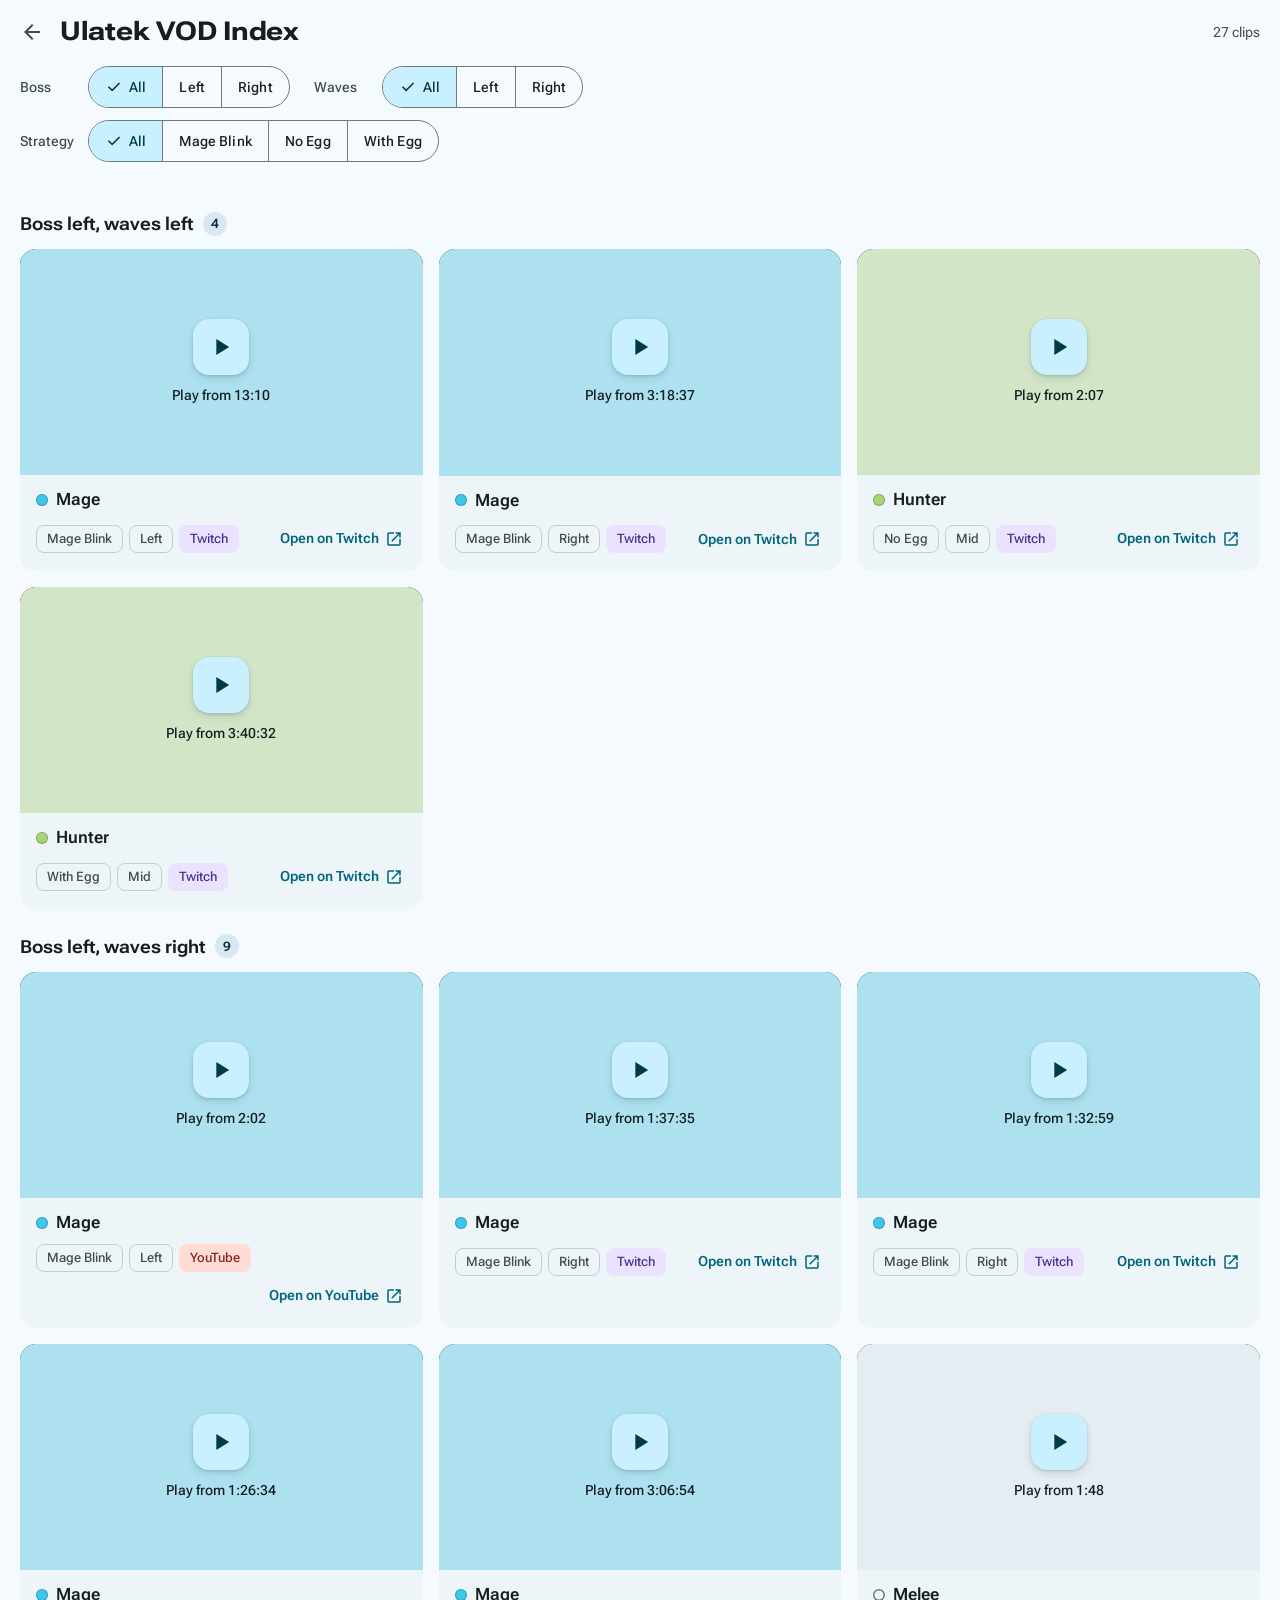
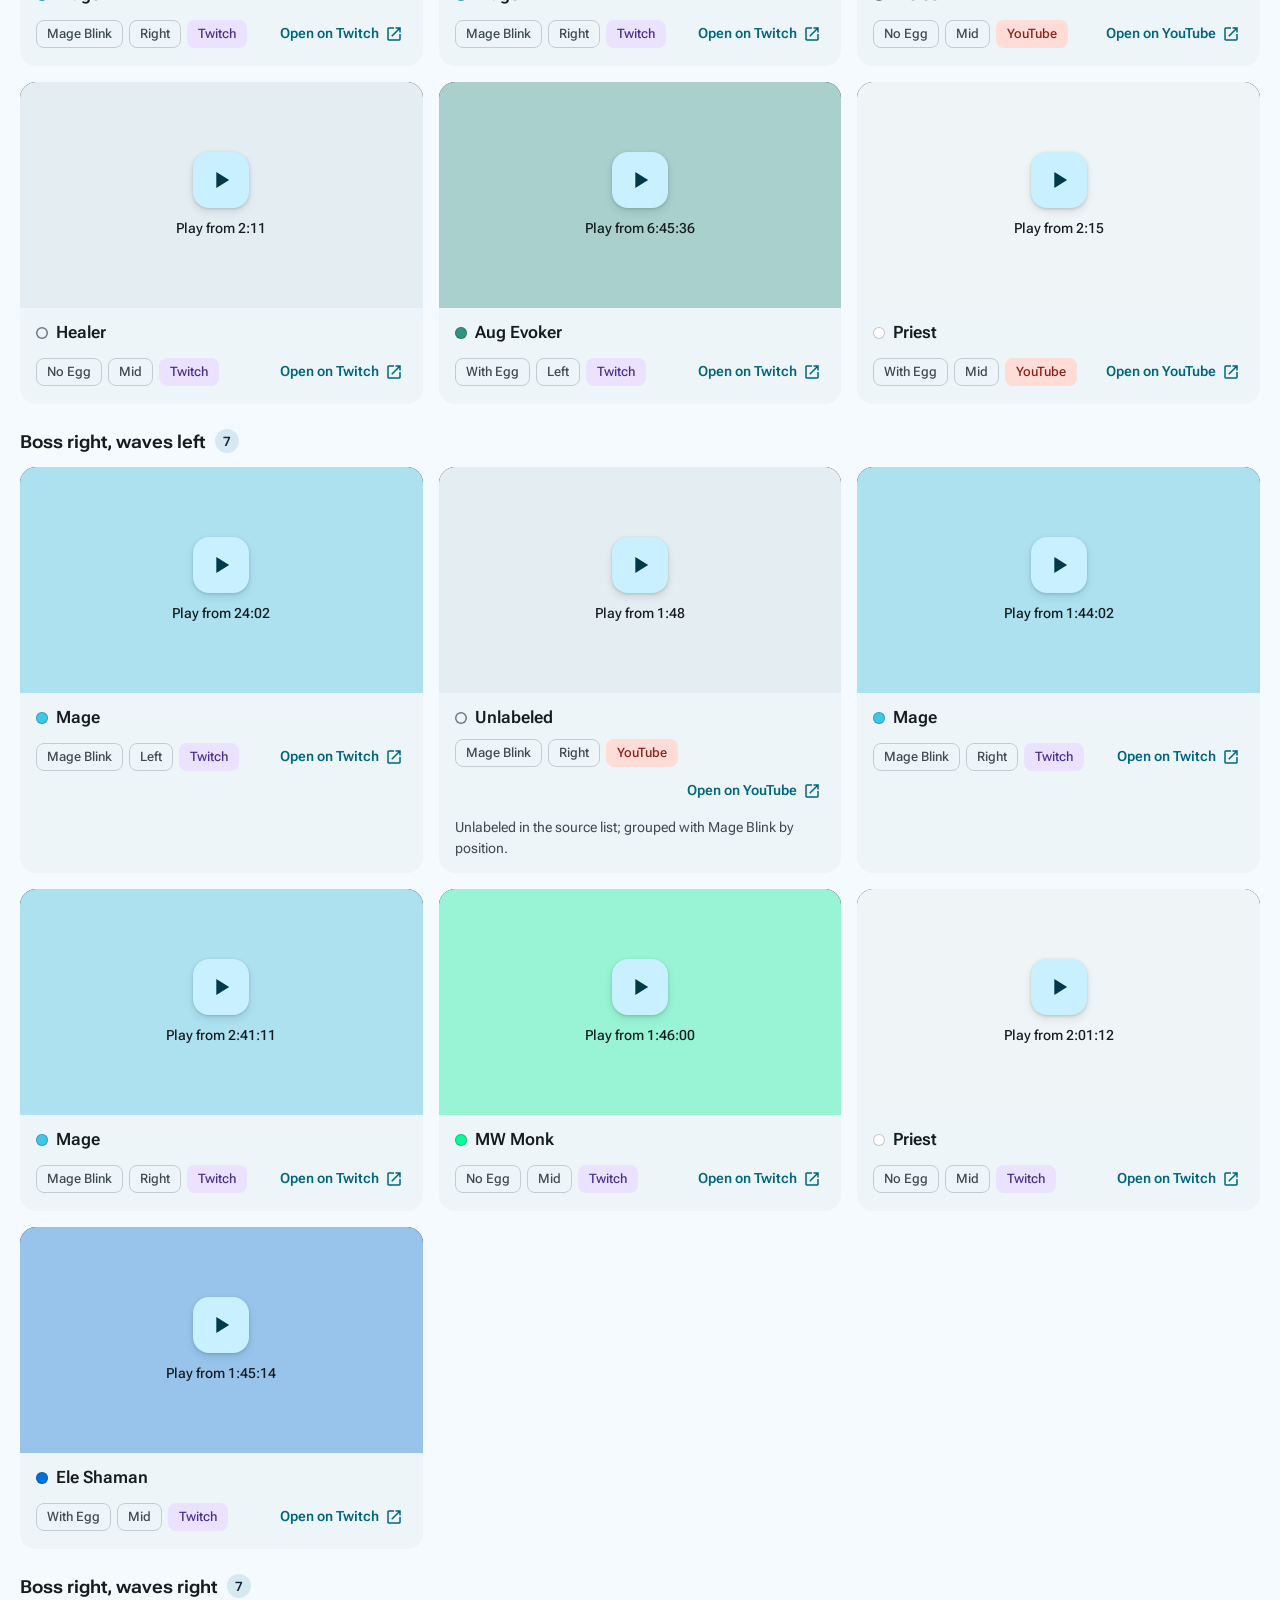
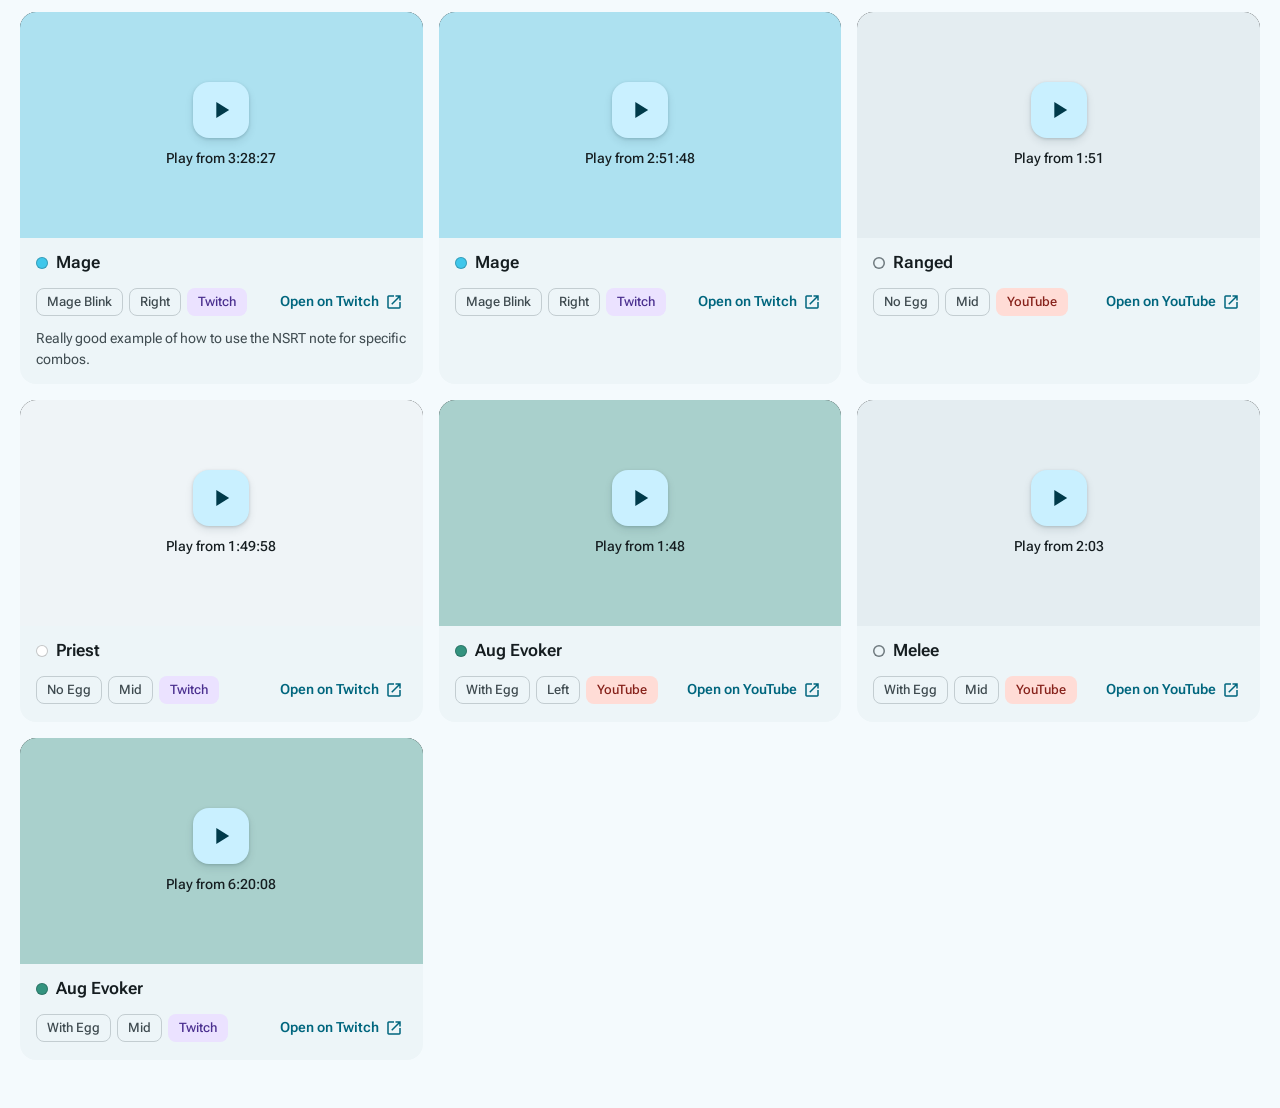
==== ulatek/index.html @ 7b5673c5 "Add GitHub Pages site with directory and Ulatek VOD index - Root index.html lists sub-pages - /ulate" ====
<!DOCTYPE html>
<html lang="en">
<head>
<meta charset="utf-8">
<meta name="viewport" content="width=device-width, initial-scale=1">
<title>Ulatek VOD Index</title>
<meta name="description" content="Encounter VODs you can filter by boss side, wave side and strategy.">
<link rel="icon" href="data:image/svg+xml,%3Csvg xmlns='http://www.w3.org/2000/svg' viewBox='0 0 32 32'%3E%3Ccircle cx='16' cy='16' r='14' fill='%233fc7eb'/%3E%3C/svg%3E">
<link rel="preconnect" href="https://fonts.googleapis.com">
<link rel="preconnect" href="https://fonts.gstatic.com" crossorigin>
<link rel="stylesheet" href="https://fonts.googleapis.com/css2?family=Roboto+Flex:opsz,wdth,wght@8..144,25..151,100..1000&display=swap">
<link rel="stylesheet" href="../assets/theme.css">
<style>
  /* Top app bar */
  header {
    position: sticky; top: 0; z-index: 5;
    background: var(--surface);
    transition: background-color .2s, box-shadow .2s;
  }
  header.scrolled { background: var(--surface-container); box-shadow: 0 1px 0 var(--outline-variant); }
  .bar { max-width: 1500px; margin: 0 auto; padding: 12px 20px 16px; }
  .title-row { display: flex; align-items: center; gap: 8px; margin-bottom: 14px; }
  .back {
    width: 40px; height: 40px; flex: none;
    display: grid; place-items: center;
    margin-left: -8px;
    border-radius: 50%;
    color: var(--on-surface-variant);
    transition: background-color .15s;
  }
  .back:hover { background: color-mix(in srgb, var(--on-surface) 8%, transparent); }
  .back .icon { width: 24px; height: 24px; }
  h1 {
    margin: 0;
    font-size: 26px; line-height: 1.15; font-weight: 760;
    font-variation-settings: "wdth" 140;
    letter-spacing: -.01em;
  }
  .count { margin-left: auto; color: var(--on-surface-variant); font-size: 14px; white-space: nowrap; }

  /* Filters: Boss + Waves on one row, Strategy beneath */
  .filters { display: grid; gap: 12px; }
  .filter-row { display: flex; flex-wrap: wrap; gap: 12px 24px; }
  .group { display: flex; align-items: center; gap: 12px; }
  .group > .label { color: var(--on-surface-variant); font-size: 14px; font-weight: 500; min-width: 56px; }

  /* M3 segmented buttons */
  .seg { display: inline-flex; border: 1px solid var(--outline); border-radius: 999px; overflow: hidden; }
  .seg button {
    display: inline-flex; align-items: center; justify-content: center; gap: 6px;
    height: 40px; padding: 0 16px;
    background: transparent; color: var(--on-surface);
    border: 0; font: inherit; font-size: 14px; font-weight: 500; letter-spacing: .01em;
    white-space: nowrap;
    cursor: pointer;
    transition: background-color .15s;
  }
  .seg button + button { border-left: 1px solid var(--outline); }
  .seg button:hover { background: color-mix(in srgb, var(--on-surface) 8%, transparent); }
  .seg button:focus-visible { outline-offset: -3px; }
  .seg button .check { display: none; width: 18px; height: 18px; }
  .seg button[aria-pressed="true"] { background: var(--primary-container); color: var(--on-primary-container); }
  .seg button[aria-pressed="true"]:hover { background: color-mix(in srgb, var(--on-primary-container) 8%, var(--primary-container)); }
  .seg button[aria-pressed="true"] .check { display: block; }

  /* Results */
  main { padding: 8px 20px 48px; max-width: 1500px; margin: 0 auto; }
  section + section { margin-top: 12px; }
  h2 {
    display: flex; align-items: center; gap: 10px;
    margin: 24px 0 12px;
    font-size: 18px; font-weight: 650;
    font-variation-settings: "wdth" 120;
  }
  .badge {
    min-width: 24px; height: 24px; padding: 0 8px;
    display: inline-grid; place-items: center;
    border-radius: 999px;
    background: var(--secondary-container); color: var(--on-secondary-container);
    font-size: 13px; font-weight: 600;
  }
  .grid { display: grid; grid-template-columns: repeat(auto-fill, minmax(min(340px, 100%), 1fr)); gap: 16px; }

  .card {
    --class: var(--surface-high);
    background: var(--surface-low);
    border-radius: var(--radius-l);
    overflow: hidden;
    display: flex; flex-direction: column;
  }
  .player { aspect-ratio: 16 / 9; background: #000; position: relative; }
  .player iframe { position: absolute; inset: 0; width: 100%; height: 100%; border: 0; }
  .facade {
    position: absolute; inset: 0; width: 100%;
    border: 0; padding: 0;
    background: color-mix(in srgb, var(--class) 34%, var(--surface-container));
    color: var(--on-surface); font: inherit;
    cursor: pointer;
    display: flex; flex-direction: column; align-items: center; justify-content: center; gap: 10px;
  }
  .facade:focus-visible { outline-offset: -4px; }
  .fab {
    width: 56px; height: 56px;
    display: grid; place-items: center;
    border-radius: var(--radius-l);
    background: var(--primary-container); color: var(--on-primary-container);
    box-shadow: 0 1px 3px rgba(0, 40, 50, .18), 0 4px 8px rgba(0, 40, 50, .1);
    transition: border-radius .2s, box-shadow .2s;
  }
  .fab .icon { width: 28px; height: 28px; }
  .facade:hover .fab { border-radius: var(--radius-xl); box-shadow: 0 2px 4px rgba(0, 40, 50, .2), 0 8px 14px rgba(0, 40, 50, .12); }
  .facade .when { font-size: 14px; font-weight: 500; color: var(--on-surface); }
  .msg {
    position: absolute; inset: 0;
    display: flex; align-items: center; justify-content: center;
    padding: 20px; text-align: center;
    background: var(--surface-container); color: var(--on-surface-variant); font-size: 14px;
  }

  .meta { padding: 12px 16px 14px; display: flex; flex-direction: column; gap: 8px; }
  .spec-row { display: flex; align-items: center; gap: 8px; }
  .dot {
    width: 12px; height: 12px; flex: none; border-radius: 50%;
    background: var(--class);
    box-shadow: inset 0 0 0 1px color-mix(in srgb, var(--on-surface) 25%, transparent);
  }
  .card.no-class .dot { background: transparent; box-shadow: inset 0 0 0 1.5px var(--outline); }
  .spec { font-size: 17px; font-weight: 600; }
  .row { display: flex; align-items: center; gap: 6px; flex-wrap: wrap; }
  .chip {
    height: 28px; padding: 0 10px;
    display: inline-flex; align-items: center;
    border-radius: var(--radius-s);
    border: 1px solid var(--outline-variant);
    color: var(--on-surface-variant);
    font-size: 13px; font-weight: 500;
  }
  .chip.tw { border-color: transparent; background: var(--twitch-container); color: var(--on-twitch-container); }
  .chip.yt { border-color: transparent; background: var(--youtube-container); color: var(--on-youtube-container); }
  .open {
    margin-left: auto;
    display: inline-flex; align-items: center; gap: 6px;
    height: 36px; padding: 0 12px; margin-right: -8px;
    border-radius: 999px;
    color: var(--primary-ink); text-decoration: none;
    font-size: 14px; font-weight: 600;
    transition: background-color .15s;
  }
  .open .icon { width: 18px; height: 18px; }
  .open:hover { background: color-mix(in srgb, var(--primary-ink) 10%, transparent); }
  .note { font-size: 14px; color: var(--on-surface-variant); max-width: 68ch; }
  .empty { color: var(--on-surface-variant); padding: 64px 0; text-align: center; font-size: 15px; }

  @media (max-width: 560px) {
    .bar { padding: 8px 16px 14px; }
    main { padding: 4px 16px 40px; }
    h1 { font-size: 22px; }
    .filters, .filter-row { gap: 8px; }
    .filter-row { flex-direction: column; }
    .group { gap: 8px; }
    .group > .label { min-width: 60px; font-size: 13px; }
    .seg { display: flex; flex: 1; }
    .seg button { flex: 1 1 auto; height: 36px; padding: 0 8px; font-size: 13px; }
    .seg button .check { width: 16px; height: 16px; }
    .seg[data-key="s"] button[aria-pressed="true"] .check { display: none; }
  }
</style>
</head>
<body>
<header id="top">
  <div class="bar">
    <div class="title-row">
      <a class="back" href="../" aria-label="Back to all pages">
        <svg class="icon" viewBox="0 0 24 24" aria-hidden="true"><path d="M20 11H7.8l5.6-5.6L12 4l-8 8 8 8 1.4-1.4L7.8 13H20z"/></svg>
      </a>
      <h1>Ulatek VOD Index</h1>
      <div class="count" id="count" aria-live="polite"></div>
    </div>
    <div class="filters">
      <div class="filter-row">
        <div class="group"><span class="label" id="lbl-b">Boss</span><div class="seg" role="group" aria-labelledby="lbl-b" data-key="b"></div></div>
        <div class="group"><span class="label" id="lbl-w">Waves</span><div class="seg" role="group" aria-labelledby="lbl-w" data-key="w"></div></div>
      </div>
      <div class="filter-row">
        <div class="group"><span class="label" id="lbl-s">Strategy</span><div class="seg" role="group" aria-labelledby="lbl-s" data-key="s"></div></div>
      </div>
    </div>
  </div>
</header>
<main id="results"></main>

<script>
const STRATEGIES = { blink: "Mage Blink", noegg: "No Egg", egg: "With Egg" };
const SIDES = { L: "Left", R: "Right" };
const POSITION_ORDER = { Left: 0, Mid: 1, Right: 2 };

// WoW class colors; role-only labels (Melee, Healer, Ranged, Unlabeled) get a neutral tile.
const CLASS_COLORS = {
  "Mage": "#3FC7EB",
  "Hunter": "#AAD372",
  "Aug Evoker": "#33937F",
  "Priest": "#FFFFFF",
  "MW Monk": "#00FF98",
  "Ele Shaman": "#0070DD",
};

const clip = (strat, boss, waves, pos, spec, src, id, t, note = "") =>
  ({ strat, boss, waves, pos, spec, src, id, sec: toSeconds(t), note });

const CLIPS = [
  // Boss Left, Waves Left
  clip("blink", "L", "L", "Left",  "Mage",   "tw", "2905210160", "13m10s"),
  clip("noegg", "L", "L", "Mid",   "Hunter", "tw", "2894003271", "2m07s"),
  clip("egg",   "L", "L", "Mid",   "Hunter", "tw", "2906340595", "3h40m32s"),
  clip("blink", "L", "L", "Right", "Mage",   "tw", "2911168379", "3h18m37s"),

  // Boss Left, Waves Right
  clip("blink", "L", "R", "Left",  "Mage",       "yt", "oMSz8Pq01GA", 122),
  clip("egg",   "L", "R", "Left",  "Aug Evoker", "tw", "2905069459", "6h45m36s"),
  clip("noegg", "L", "R", "Mid",   "Melee",      "yt", "syTDXWrELbg", 108),
  clip("noegg", "L", "R", "Mid",   "Healer",     "tw", "2906551889", "2m11s"),
  clip("egg",   "L", "R", "Mid",   "Priest",     "yt", "eyy6m0w4AQA", 135),
  clip("blink", "L", "R", "Right", "Mage",       "tw", "2910264672", "1h37m35s"),
  clip("blink", "L", "R", "Right", "Mage",       "tw", "2910264672", "1h32m59s"),
  clip("blink", "L", "R", "Right", "Mage",       "tw", "2910264672", "1h26m34s"),
  clip("blink", "L", "R", "Right", "Mage",       "tw", "2911168379", "3h06m54s"),

  // Boss Right, Waves Left
  clip("blink", "R", "L", "Left",  "Mage",        "tw", "2905210160", "24m02s"),
  clip("noegg", "R", "L", "Mid",   "MW Monk",     "tw", "2910263999", "1h46m00s"),
  clip("egg",   "R", "L", "Mid",   "Ele Shaman",  "tw", "2910264300", "1h45m14s"),
  clip("noegg", "R", "L", "Mid",   "Priest",      "tw", "2910258382", "2h01m12s"),
  clip("blink", "R", "L", "Right", "Unlabeled",   "yt", "DX3LHAatbUM", 108, "Unlabeled in the source list; grouped with Mage Blink by position."),
  clip("blink", "R", "L", "Right", "Mage",        "tw", "2910264672", "1h44m02s"),
  clip("blink", "R", "L", "Right", "Mage",        "tw", "2911168379", "2h41m11s"),

  // Boss Right, Waves Right
  clip("egg",   "R", "R", "Left",  "Aug Evoker", "yt", "hsOk8ZFJCSo", 108),
  clip("egg",   "R", "R", "Mid",   "Melee",      "yt", "U0CWOeEcCQg", 123),
  clip("noegg", "R", "R", "Mid",   "Ranged",     "yt", "6G_OhBHeg0g", 111),
  clip("noegg", "R", "R", "Mid",   "Priest",     "tw", "2910258382", "1h49m58s"),
  clip("egg",   "R", "R", "Mid",   "Aug Evoker", "tw", "2905069459", "6h20m08s"),
  clip("blink", "R", "R", "Right", "Mage",       "tw", "2911168379", "3h28m27s", "Really good example of how to use the NSRT note for specific combos."),
  clip("blink", "R", "R", "Right", "Mage",       "tw", "2911168379", "2h51m48s"),
];

const FILTER_OPTIONS = {
  s: [["all", "All"], ...Object.entries(STRATEGIES)],
  b: [["all", "All"], ...Object.entries(SIDES)],
  w: [["all", "All"], ...Object.entries(SIDES)],
};

const SVG_NS = "http://www.w3.org/2000/svg";
const ICONS = {
  check: "M9.55 18 3.85 12.3l1.43-1.42 4.27 4.27 9.17-9.18 1.43 1.43z",
  play: "M8 5.14v13.72L19 12z",
  external: "M5 21q-.82 0-1.41-.59Q3 19.82 3 19V5q0-.82.59-1.41Q4.18 3 5 3h7v2H5v14h14v-7h2v7q0 .82-.59 1.41Q19.82 21 19 21zm4.7-5.3-1.4-1.4L17.6 5H14V3h7v7h-2V6.4z",
};

const state = readState();

function toSeconds(t) {
  if (typeof t === "number") return t;
  const [, h = 0, m = 0, s = 0] = t.match(/^(?:(\d+)h)?(?:(\d+)m)?(?:(\d+)s)?$/);
  return +h * 3600 + +m * 60 + +s;
}

function clock(sec) {
  const h = Math.floor(sec / 3600), m = Math.floor(sec % 3600 / 60), s = sec % 60;
  const pad = n => String(n).padStart(2, "0");
  return h ? `${h}:${pad(m)}:${pad(s)}` : `${m}:${pad(s)}`;
}

function twitchTime(sec) {
  return `${Math.floor(sec / 3600)}h${Math.floor(sec % 3600 / 60)}m${sec % 60}s`;
}

function watchUrl(c) {
  return c.src === "tw"
    ? `https://www.twitch.tv/videos/${c.id}?t=${twitchTime(c.sec)}`
    : `https://youtu.be/${c.id}?t=${c.sec}`;
}

function embedUrl(c) {
  return c.src === "tw"
    ? `https://player.twitch.tv/?video=${c.id}&time=${twitchTime(c.sec)}&parent=${location.hostname}&autoplay=true`
    : `https://www.youtube-nocookie.com/embed/${c.id}?start=${c.sec}&autoplay=1`;
}

function readState() {
  const p = new URLSearchParams(location.search);
  const pick = (key) => {
    const v = p.get(key);
    return FILTER_OPTIONS[key].some(([k]) => k === v) ? v : "all";
  };
  return { s: pick("s"), b: pick("b"), w: pick("w") };
}

function writeState() {
  const p = new URLSearchParams();
  for (const [k, v] of Object.entries(state)) if (v !== "all") p.set(k, v);
  const qs = p.toString();
  try { history.replaceState(null, "", qs ? `?${qs}` : location.pathname); } catch {}
}

function el(tag, attrs = {}, ...children) {
  const node = document.createElement(tag);
  for (const [k, v] of Object.entries(attrs)) {
    if (k.startsWith("on")) node.addEventListener(k.slice(2), v);
    else node.setAttribute(k, v);
  }
  node.append(...children.filter(c => c !== null && c !== undefined));
  return node;
}

function icon(name, cls = "") {
  const svg = document.createElementNS(SVG_NS, "svg");
  svg.setAttribute("class", `icon ${cls}`.trim());
  svg.setAttribute("viewBox", "0 0 24 24");
  svg.setAttribute("aria-hidden", "true");
  const path = document.createElementNS(SVG_NS, "path");
  path.setAttribute("d", ICONS[name]);
  svg.append(path);
  return svg;
}

function buildFilters() {
  document.querySelectorAll(".seg").forEach(seg => {
    const key = seg.dataset.key;
    for (const [value, label] of FILTER_OPTIONS[key]) {
      seg.append(el("button", {
        type: "button",
        "data-value": value,
        "aria-pressed": String(state[key] === value),
        onclick: () => { state[key] = value; writeState(); syncFilters(); render(); },
      }, icon("check", "check"), label));
    }
  });
}

function syncFilters() {
  document.querySelectorAll(".seg").forEach(seg => {
    seg.querySelectorAll("button").forEach(btn =>
      btn.setAttribute("aria-pressed", String(state[seg.dataset.key] === btn.dataset.value)));
  });
}

function loadPlayer(container, c) {
  if (c.src === "tw" && !location.hostname) {
    container.replaceChildren(el("div", { class: "msg" },
      "Twitch embeds only play when this page is served from a web host. Use “Open on Twitch” below."));
    return;
  }
  container.replaceChildren(el("iframe", {
    src: embedUrl(c),
    allow: "autoplay; fullscreen; encrypted-media; picture-in-picture",
    allowfullscreen: "",
    title: `${STRATEGIES[c.strat]}: ${c.spec}`,
  }));
}

function card(c) {
  const color = CLASS_COLORS[c.spec];
  const player = el("div", { class: "player" });
  player.append(el("button", {
    class: "facade", type: "button", onclick: () => loadPlayer(player, c),
    "aria-label": `Play ${c.spec} clip at ${clock(c.sec)}`,
  }, el("span", { class: "fab" }, icon("play")), el("span", { class: "when" }, `Play from ${clock(c.sec)}`)));

  const site = c.src === "tw" ? "Twitch" : "YouTube";
  return el("article", { class: color ? "card" : "card no-class", style: color ? `--class: ${color}` : "" },
    player,
    el("div", { class: "meta" },
      el("div", { class: "spec-row" },
        el("span", { class: "dot", "aria-hidden": "true" }),
        el("span", { class: "spec" }, c.spec)),
      el("div", { class: "row" },
        state.s === "all" ? el("span", { class: "chip" }, STRATEGIES[c.strat]) : null,
        el("span", { class: "chip" }, c.pos),
        el("span", { class: `chip ${c.src}` }, site),
        el("a", { class: "open", href: watchUrl(c), target: "_blank", rel: "noopener" },
          `Open on ${site}`, icon("external"))),
      c.note ? el("div", { class: "note" }, c.note) : null));
}

function render() {
  const stratOrder = Object.keys(STRATEGIES);
  const visible = CLIPS.filter(c =>
    (state.s === "all" || c.strat === state.s) &&
    (state.b === "all" || c.boss === state.b) &&
    (state.w === "all" || c.waves === state.w));

  const sections = [];
  for (const boss of ["L", "R"]) {
    for (const waves of ["L", "R"]) {
      const items = visible
        .filter(c => c.boss === boss && c.waves === waves)
        .sort((a, b) => stratOrder.indexOf(a.strat) - stratOrder.indexOf(b.strat)
          || POSITION_ORDER[a.pos] - POSITION_ORDER[b.pos]);
      if (!items.length) continue;
      sections.push(el("section", {},
        el("h2", {}, `Boss ${SIDES[boss].toLowerCase()}, waves ${SIDES[waves].toLowerCase()}`,
          el("span", { class: "badge" }, String(items.length))),
        el("div", { class: "grid" }, ...items.map(card))));
    }
  }

  document.getElementById("count").textContent = visible.length === CLIPS.length
    ? `${CLIPS.length} clips`
    : `${visible.length} of ${CLIPS.length} clips`;
  document.getElementById("results").replaceChildren(
    ...(sections.length ? sections : [el("div", { class: "empty" }, "No clips match these filters. Set one of them back to All to see more.")]));
}

const header = document.getElementById("top");
addEventListener("scroll", () => header.classList.toggle("scrolled", scrollY > 4), { passive: true });

buildFilters();
render();
</script>
</body>
</html>
---- assets/theme.css ----
/* Shared Material 3 pastel theme. Primary is seeded from the WoW mage class color (#3FC7EB). */
:root {
  color-scheme: light;
  --primary: #3fc7eb;          /* mage blue: fills, selected states */
  --on-primary: #00313e;
  --primary-ink: #00667e;      /* readable primary for text, icons, focus rings */
  --primary-container: #c9f0ff;
  --on-primary-container: #003a4a;
  --secondary-container: #d6e9f2;
  --on-secondary-container: #0f2730;
  --twitch-container: #ebe2ff;
  --on-twitch-container: #4a2f8f;
  --youtube-container: #ffdcd6;
  --on-youtube-container: #86211a;

  --surface: #f4fafd;
  --surface-lowest: #ffffff;
  --surface-low: #edf5f8;
  --surface-container: #e6eff3;
  --surface-high: #dfe9ed;
  --on-surface: #151d20;
  --on-surface-variant: #3f4b50;
  --outline: #6f7a7f;
  --outline-variant: #c3cdd1;

  --radius-s: 8px;
  --radius-m: 12px;
  --radius-l: 16px;
  --radius-xl: 28px;

  --font: "Roboto Flex", Roboto, system-ui, -apple-system, "Segoe UI", sans-serif;
}

* { box-sizing: border-box; }

html { -webkit-text-size-adjust: 100%; }

body {
  margin: 0;
  background: var(--surface);
  color: var(--on-surface);
  font: 400 15px/1.5 var(--font);
  font-optical-sizing: auto;
}

a { color: var(--primary-ink); }

:focus-visible {
  outline: 2px solid var(--primary-ink);
  outline-offset: 2px;
}

.icon { width: 20px; height: 20px; flex: none; fill: currentColor; }

@media (prefers-reduced-motion: reduce) {
  *, *::before, *::after { transition: none !important; animation: none !important; }
}
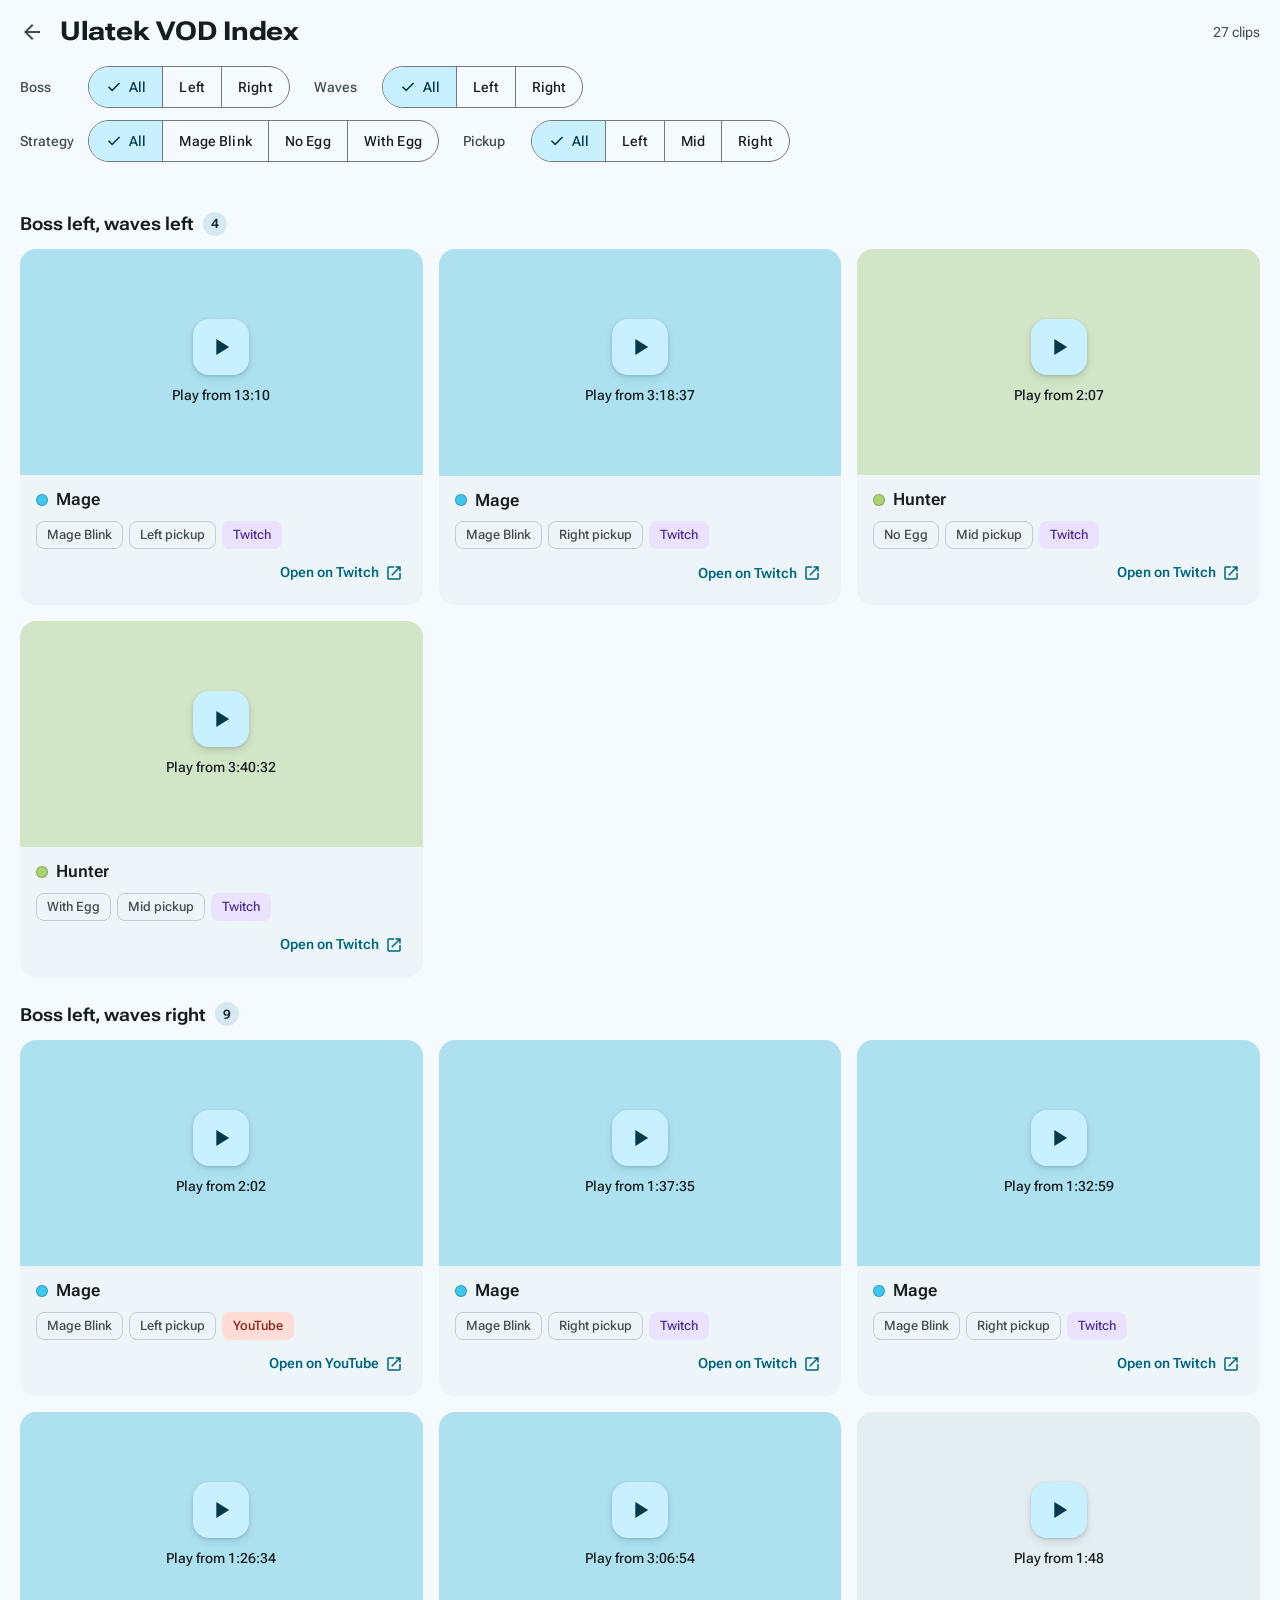
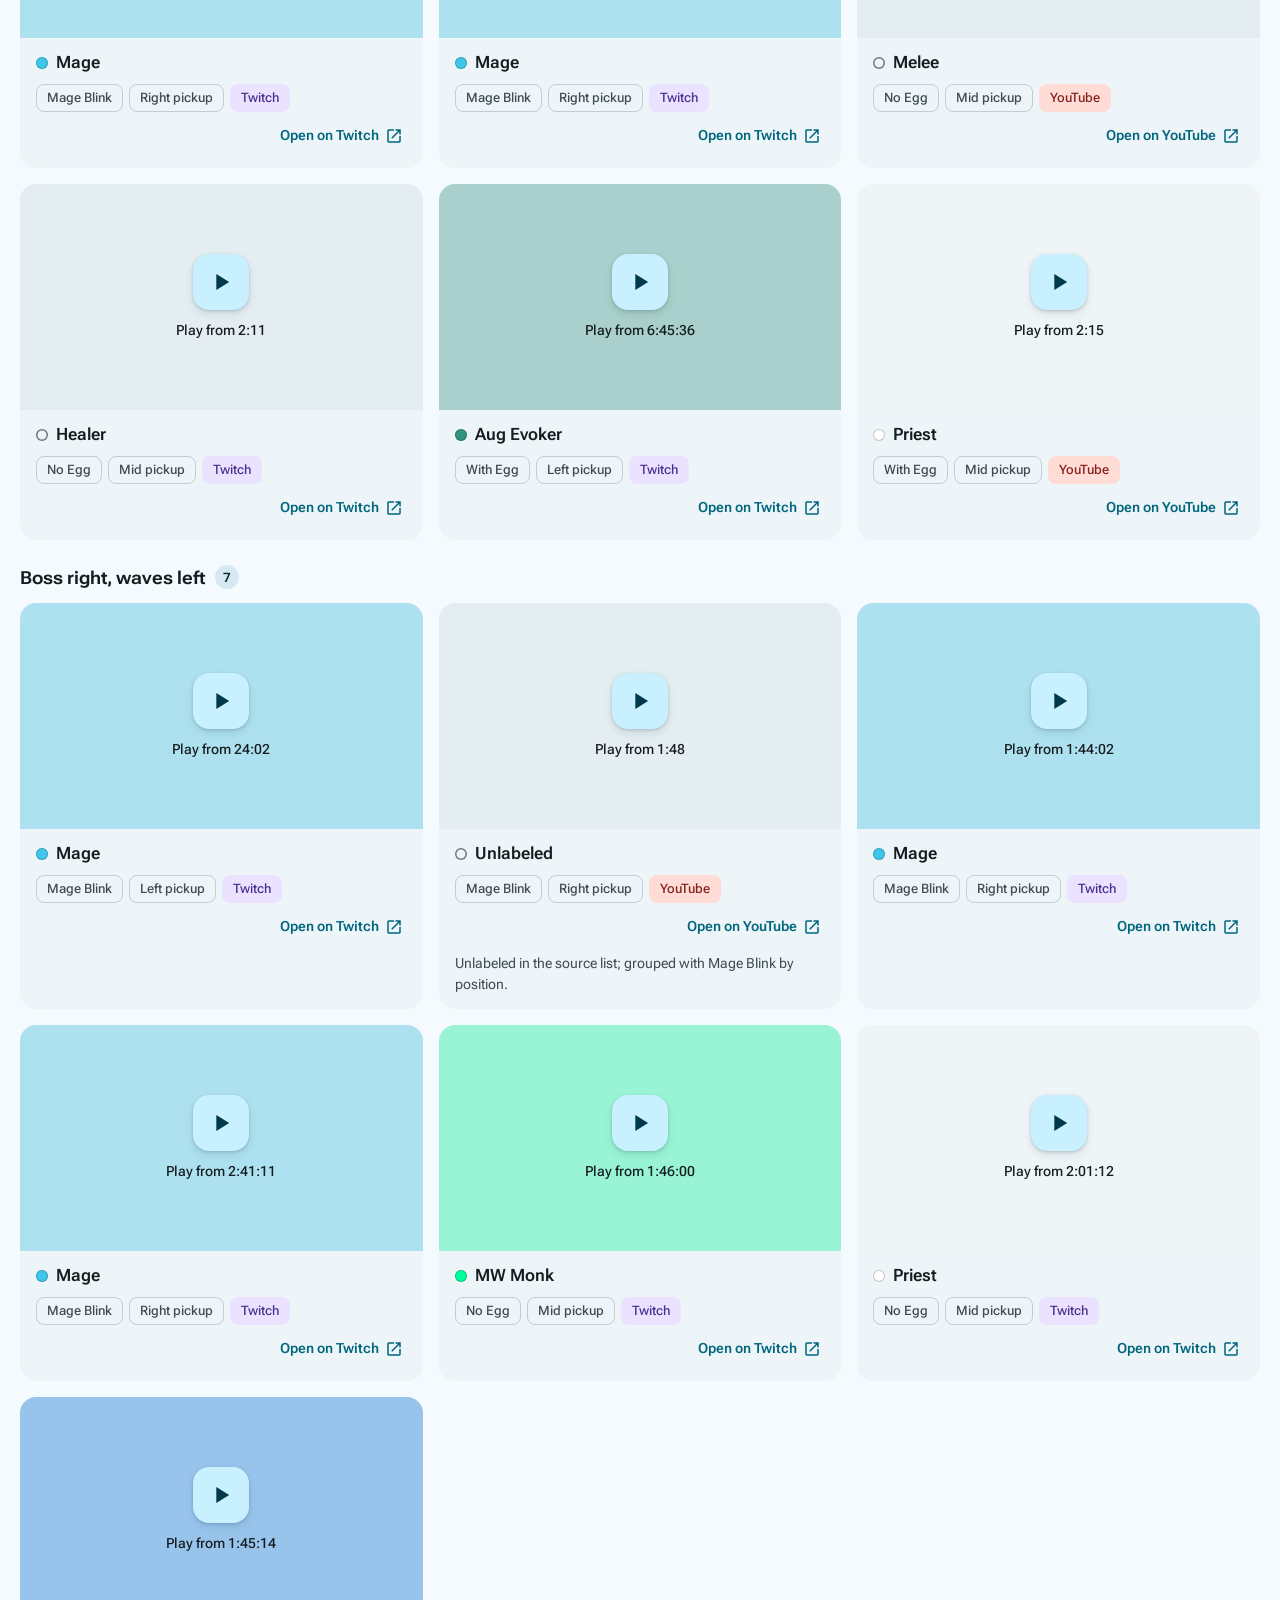
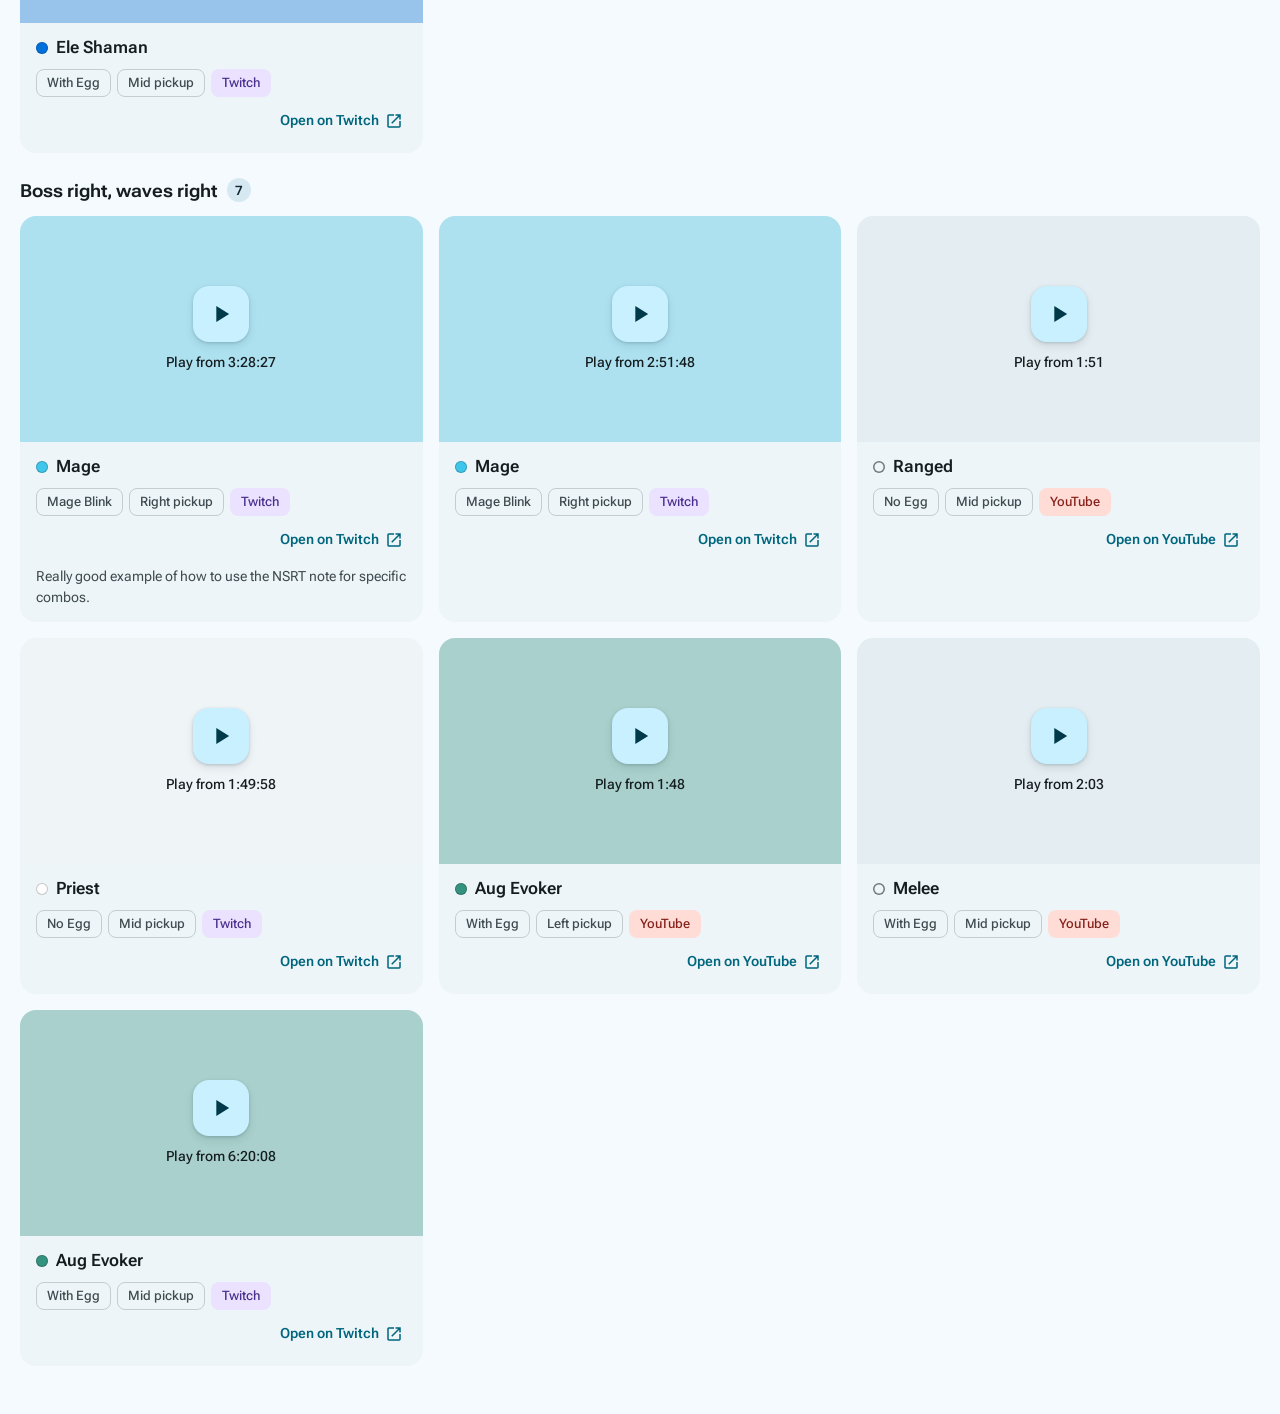
==== commit 9b75eb5a: "Add pickup side filter, dark theme, and fix card corner fringe - Ulatek: the Left/Mid/Right card tag" ====
--- a/ulatek/index.html
+++ b/ulatek/index.html
@@ -4,7 +4,7 @@
 <meta charset="utf-8">
 <meta name="viewport" content="width=device-width, initial-scale=1">
 <title>Ulatek VOD Index</title>
-<meta name="description" content="Encounter VODs you can filter by boss side, wave side and strategy.">
+<meta name="description" content="Encounter VODs you can filter by boss side, wave side, strategy and assigned pickup side.">
 <link rel="icon" href="data:image/svg+xml,%3Csvg xmlns='http://www.w3.org/2000/svg' viewBox='0 0 32 32'%3E%3Ccircle cx='16' cy='16' r='14' fill='%233fc7eb'/%3E%3C/svg%3E">
 <link rel="preconnect" href="https://fonts.googleapis.com">
 <link rel="preconnect" href="https://fonts.gstatic.com" crossorigin>
@@ -38,7 +38,7 @@
   }
   .count { margin-left: auto; color: var(--on-surface-variant); font-size: 14px; white-space: nowrap; }
 
-  /* Filters: Boss + Waves on one row, Strategy beneath */
+  /* Filters: Boss + Waves on one row, Strategy + Pickup beneath */
   .filters { display: grid; gap: 12px; }
   .filter-row { display: flex; flex-wrap: wrap; gap: 12px 24px; }
   .group { display: flex; align-items: center; gap: 12px; }
@@ -81,19 +81,23 @@
   }
   .grid { display: grid; grid-template-columns: repeat(auto-fill, minmax(min(340px, 100%), 1fr)); gap: 16px; }
 
+  /* Only one layer may paint at each rounded corner: stacked backgrounds clipped by the
+     same radius antialias separately and leave a fringe. So the card itself has no
+     background, the meta area paints the bottom, and the player only turns black once
+     a video is loaded. */
   .card {
     --class: var(--surface-high);
-    background: var(--surface-low);
     border-radius: var(--radius-l);
     overflow: hidden;
     display: flex; flex-direction: column;
   }
-  .player { aspect-ratio: 16 / 9; background: #000; position: relative; }
+  .player { aspect-ratio: 16 / 9; position: relative; }
+  .player:has(iframe) { background: #000; }
   .player iframe { position: absolute; inset: 0; width: 100%; height: 100%; border: 0; }
   .facade {
     position: absolute; inset: 0; width: 100%;
     border: 0; padding: 0;
-    background: color-mix(in srgb, var(--class) 34%, var(--surface-container));
+    background: color-mix(in srgb, var(--class) var(--class-mix), var(--surface-container));
     color: var(--on-surface); font: inherit;
     cursor: pointer;
     display: flex; flex-direction: column; align-items: center; justify-content: center; gap: 10px;
@@ -117,7 +121,7 @@
     background: var(--surface-container); color: var(--on-surface-variant); font-size: 14px;
   }
 
-  .meta { padding: 12px 16px 14px; display: flex; flex-direction: column; gap: 8px; }
+  .meta { flex: 1; background: var(--surface-low); padding: 12px 16px 14px; display: flex; flex-direction: column; gap: 8px; }
   .spec-row { display: flex; align-items: center; gap: 8px; }
   .dot {
     width: 12px; height: 12px; flex: none; border-radius: 50%;
@@ -162,7 +166,8 @@
     .seg { display: flex; flex: 1; }
     .seg button { flex: 1 1 auto; height: 36px; padding: 0 8px; font-size: 13px; }
     .seg button .check { width: 16px; height: 16px; }
-    .seg[data-key="s"] button[aria-pressed="true"] .check { display: none; }
+    .seg[data-key="s"] button[aria-pressed="true"] .check,
+    .seg[data-key="p"] button[aria-pressed="true"] .check { display: none; }
   }
 </style>
 </head>
@@ -183,6 +188,7 @@
       </div>
       <div class="filter-row">
         <div class="group"><span class="label" id="lbl-s">Strategy</span><div class="seg" role="group" aria-labelledby="lbl-s" data-key="s"></div></div>
+        <div class="group"><span class="label" id="lbl-p" title="Assigned pickup side">Pickup</span><div class="seg" role="group" aria-label="Assigned pickup side" data-key="p"></div></div>
       </div>
     </div>
   </div>
@@ -192,6 +198,8 @@
 <script>
 const STRATEGIES = { blink: "Mage Blink", noegg: "No Egg", egg: "With Egg" };
 const SIDES = { L: "Left", R: "Right" };
+// Assigned pickup side: where this player collects eggs, independent of boss and wave side.
+const PICKUP = { L: "Left", M: "Mid", R: "Right" };
 const POSITION_ORDER = { Left: 0, Mid: 1, Right: 2 };
 
 // WoW class colors; role-only labels (Melee, Healer, Ranged, Unlabeled) get a neutral tile.
@@ -248,6 +256,7 @@
   s: [["all", "All"], ...Object.entries(STRATEGIES)],
   b: [["all", "All"], ...Object.entries(SIDES)],
   w: [["all", "All"], ...Object.entries(SIDES)],
+  p: [["all", "All"], ...Object.entries(PICKUP)],
 };
 
 const SVG_NS = "http://www.w3.org/2000/svg";
@@ -293,7 +302,7 @@
     const v = p.get(key);
     return FILTER_OPTIONS[key].some(([k]) => k === v) ? v : "all";
   };
-  return { s: pick("s"), b: pick("b"), w: pick("w") };
+  return { s: pick("s"), b: pick("b"), w: pick("w"), p: pick("p") };
 }
 
 function writeState() {
@@ -376,7 +385,7 @@
         el("span", { class: "spec" }, c.spec)),
       el("div", { class: "row" },
         state.s === "all" ? el("span", { class: "chip" }, STRATEGIES[c.strat]) : null,
-        el("span", { class: "chip" }, c.pos),
+        state.p === "all" ? el("span", { class: "chip", title: "Assigned pickup side" }, `${c.pos} pickup`) : null,
         el("span", { class: `chip ${c.src}` }, site),
         el("a", { class: "open", href: watchUrl(c), target: "_blank", rel: "noopener" },
           `Open on ${site}`, icon("external"))),
@@ -388,7 +397,8 @@
   const visible = CLIPS.filter(c =>
     (state.s === "all" || c.strat === state.s) &&
     (state.b === "all" || c.boss === state.b) &&
-    (state.w === "all" || c.waves === state.w));
+    (state.w === "all" || c.waves === state.w) &&
+    (state.p === "all" || c.pos === PICKUP[state.p]));
 
   const sections = [];
   for (const boss of ["L", "R"]) {
--- a/assets/theme.css
+++ b/assets/theme.css
@@ -28,7 +28,40 @@
   --radius-l: 16px;
   --radius-xl: 28px;
 
+  --class-mix: 34%;            /* how strongly a WoW class color tints a card's video facade */
+
   --font: "Roboto Flex", Roboto, system-ui, -apple-system, "Segoe UI", sans-serif;
+}
+
+/* Material 3 dark scheme from the same seed: primary tone 80, containers tone 30,
+   surfaces from the neutral palette at tones 6 / 4 / 10 / 12 / 17. */
+@media (prefers-color-scheme: dark) {
+  :root {
+    color-scheme: dark;
+    --primary: #5fd4fb;
+    --on-primary: #003544;
+    --primary-ink: #7dd8f7;
+    --primary-container: #004d61;
+    --on-primary-container: #bdeaff;
+    --secondary-container: #344a53;
+    --on-secondary-container: #cfe6f1;
+    --twitch-container: #3f3170;
+    --on-twitch-container: #e7deff;
+    --youtube-container: #73302a;
+    --on-youtube-container: #ffdad5;
+
+    --surface: #0f1417;
+    --surface-lowest: #0a0f11;
+    --surface-low: #171c1f;
+    --surface-container: #1b2023;
+    --surface-high: #252b2e;
+    --on-surface: #dee3e6;
+    --on-surface-variant: #bfc8cc;
+    --outline: #899296;
+    --outline-variant: #40484c;
+
+    --class-mix: 26%;
+  }
 }
 
 * { box-sizing: border-box; }
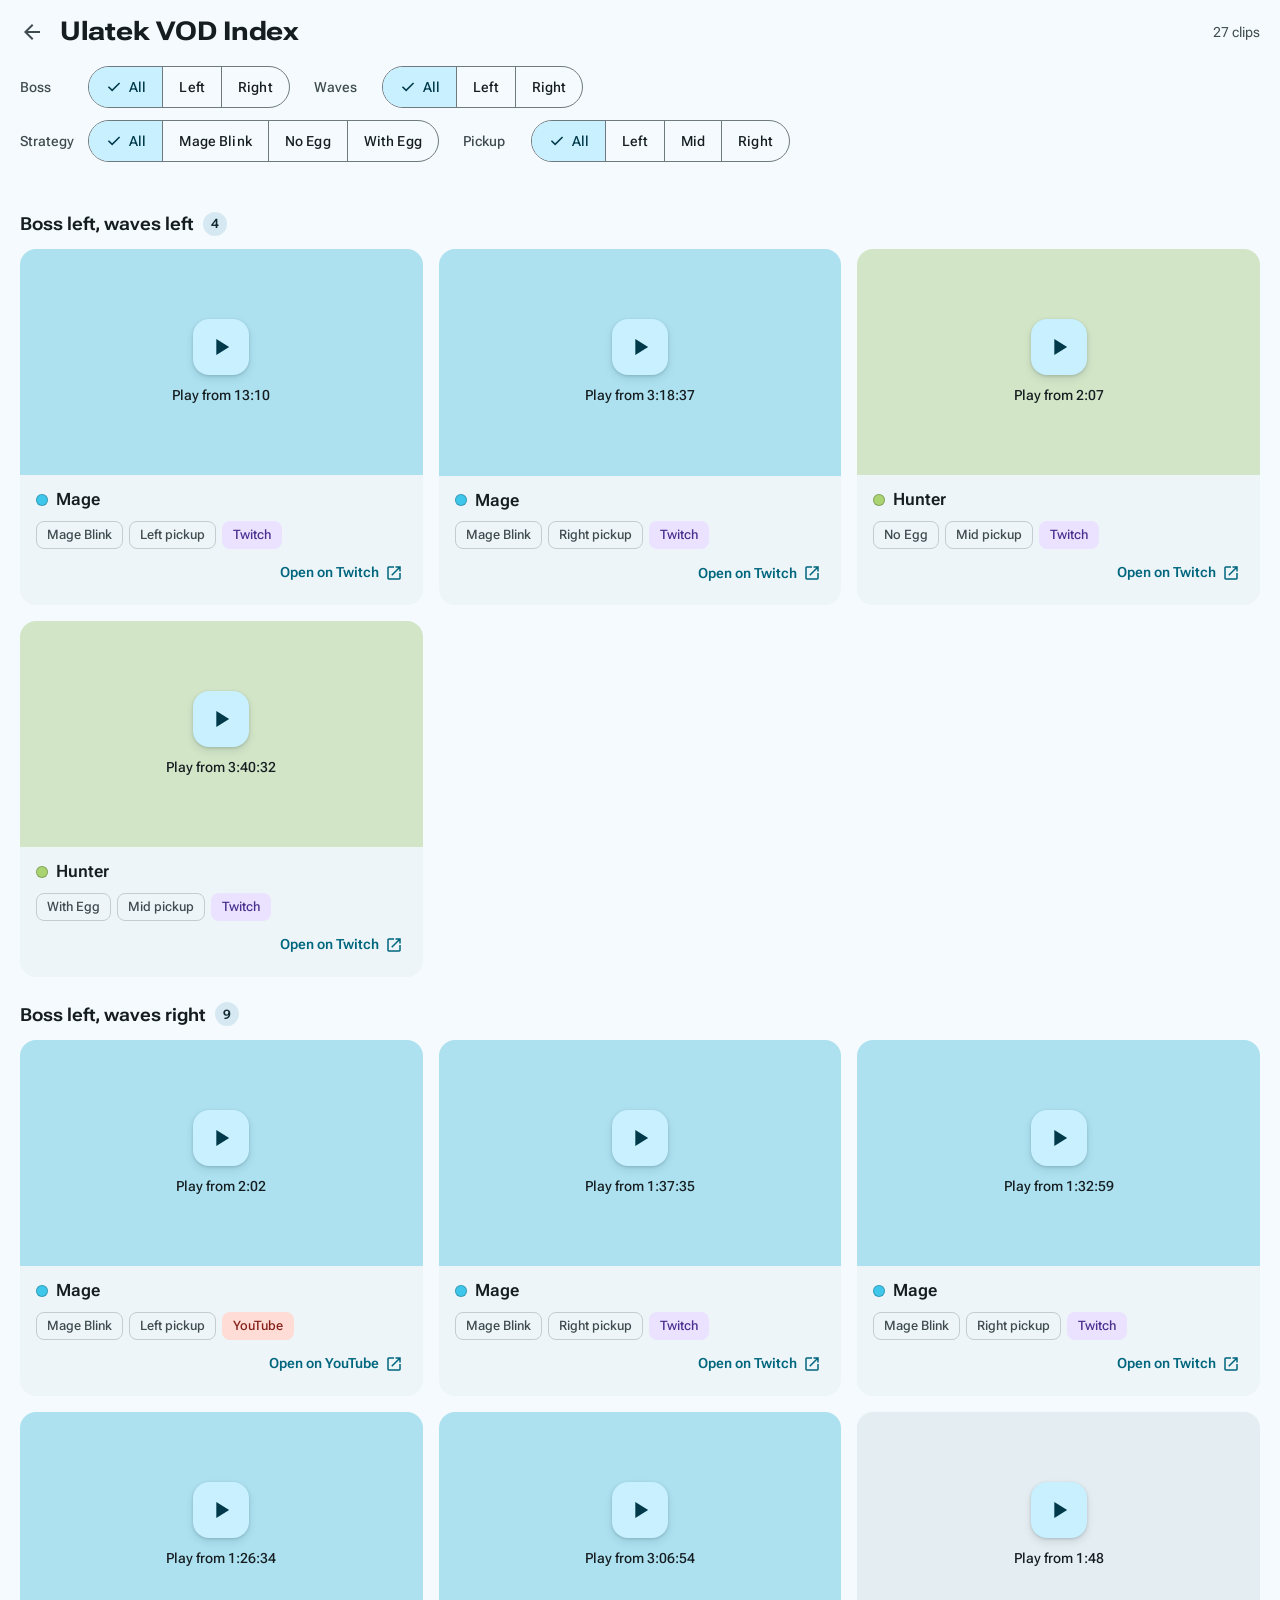
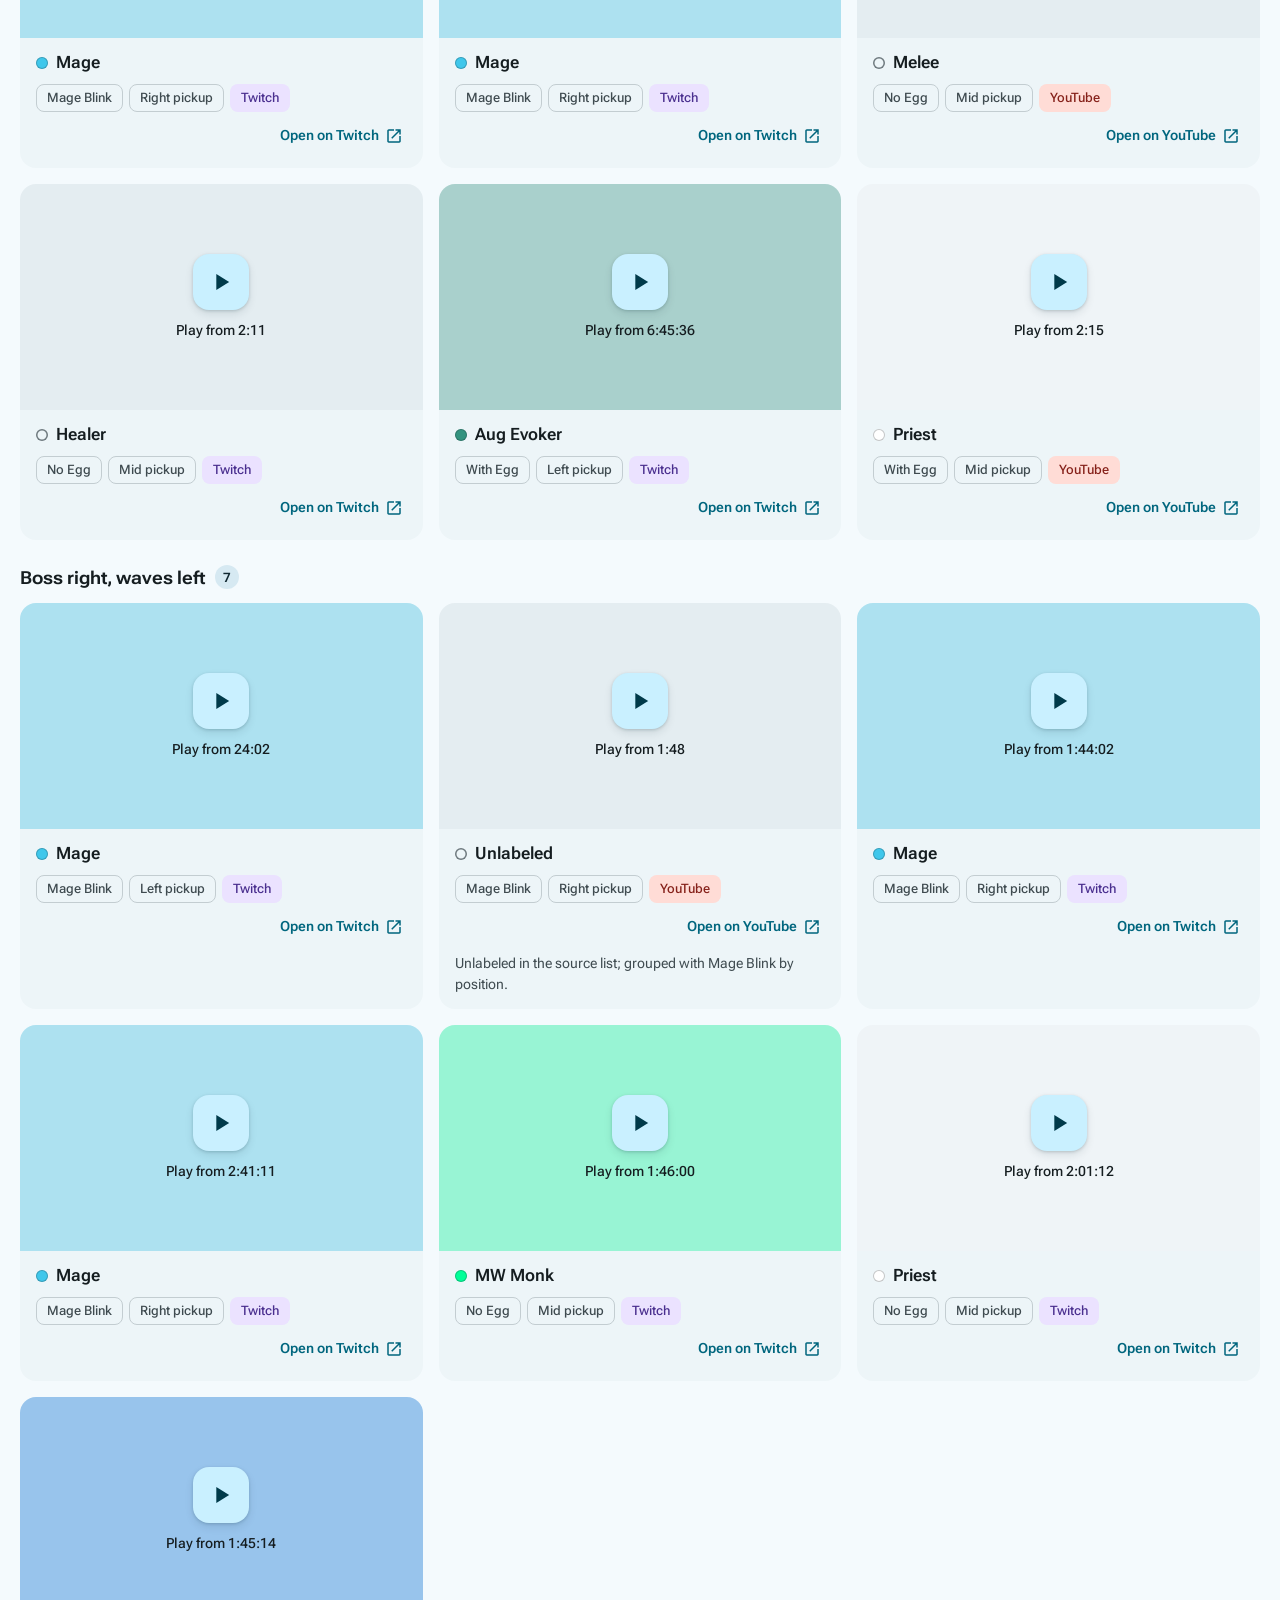
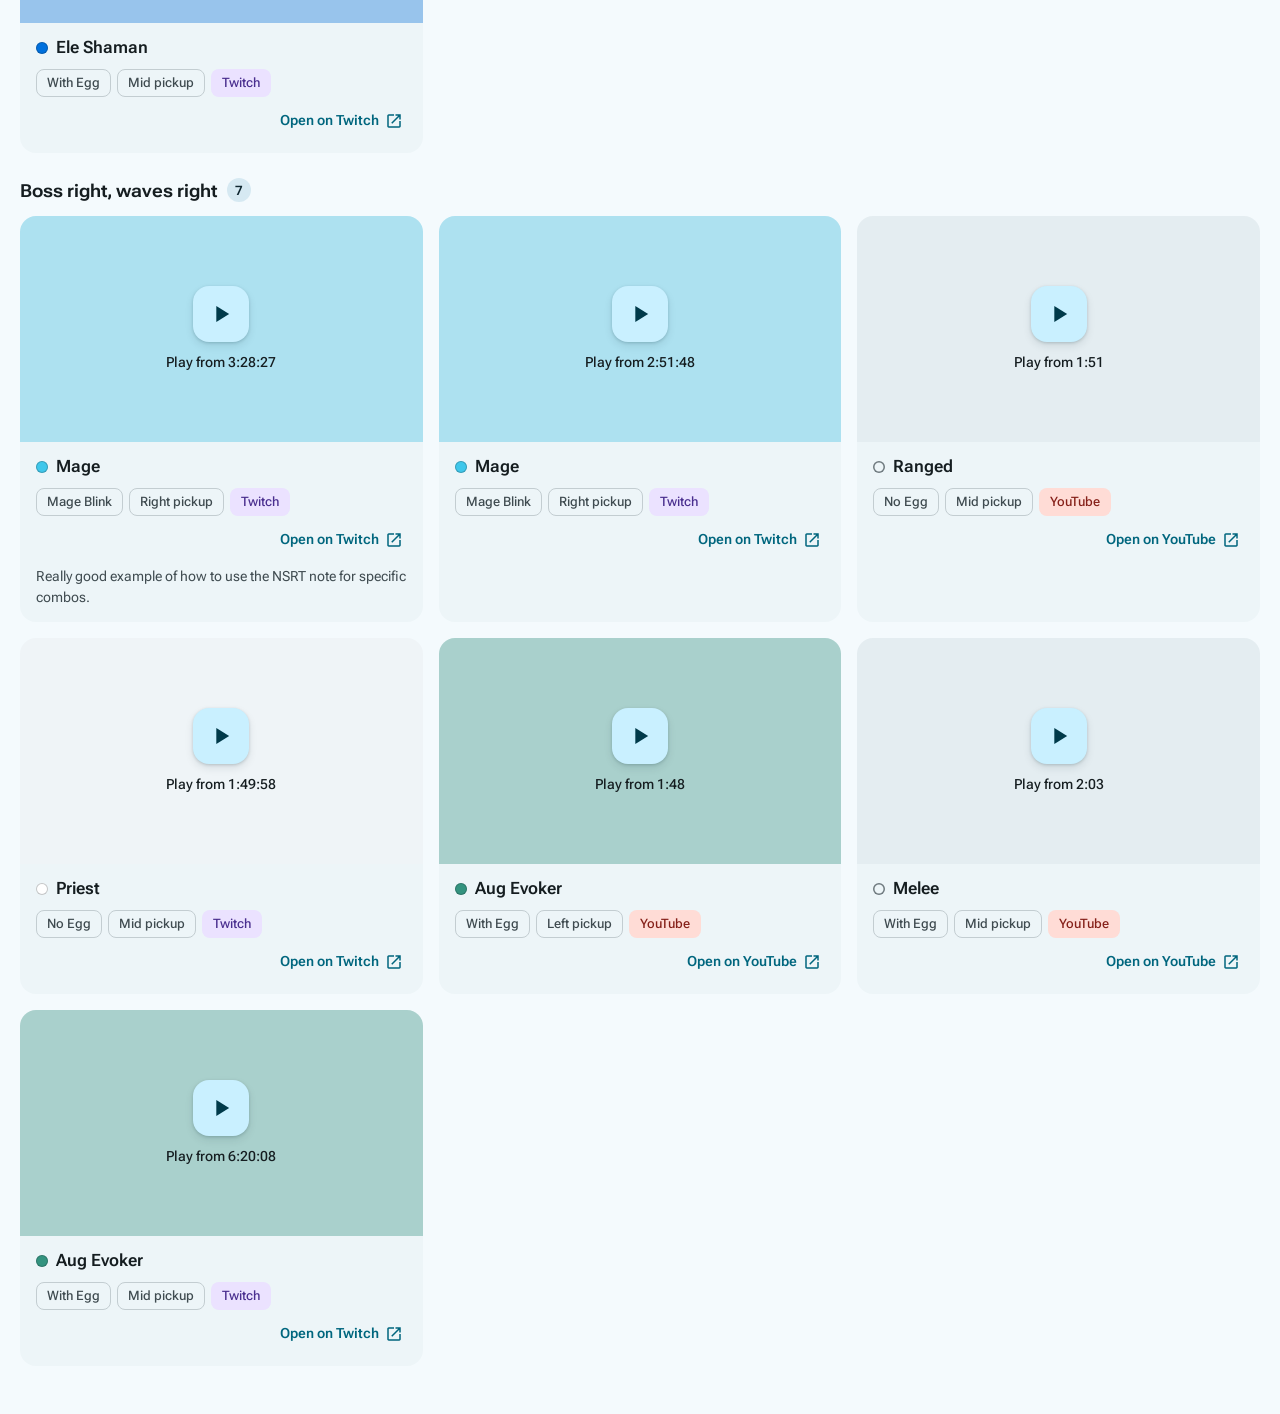
==== commit 7b048aaf: "Ulatek: restart button, expanding player, and adaptive card widths - Add a subtle replay icon to eac" ====
--- a/ulatek/index.html
+++ b/ulatek/index.html
@@ -79,7 +79,30 @@
     background: var(--secondary-container); color: var(--on-secondary-container);
     font-size: 13px; font-weight: 600;
   }
-  .grid { display: grid; grid-template-columns: repeat(auto-fill, minmax(min(340px, 100%), 1fr)); gap: 16px; }
+  /* auto-fit collapses empty columns, so a filtered section with fewer clips widens its
+     cards to fill the row; --n (clips in the section) caps a sparse row at ~760px a card.
+     dense lets later cards backfill the row a playing card leaves. */
+  .grid {
+    display: grid; gap: 16px;
+    grid-template-columns: repeat(auto-fit, minmax(min(340px, 100%), 1fr));
+    grid-auto-flow: dense;
+    max-width: calc(var(--n, 99) * 760px + (var(--n, 99) - 1) * 16px);
+  }
+  .grid:has(.card.playing) { max-width: none; }
+  /* The playing card takes its own row, as wide as fits the video on screen. */
+  .card.playing {
+    grid-column: 1 / -1;
+    justify-self: center;
+    width: min(100%, max(560px, calc((100dvh - 260px) * 16 / 9)));
+  }
+
+  /* Eased layout changes (View Transitions; skipped under reduced motion). */
+  ::view-transition-group(*),
+  ::view-transition-old(*),
+  ::view-transition-new(*) {
+    animation-duration: 340ms;
+    animation-timing-function: cubic-bezier(.2, 0, 0, 1);
+  }
 
   /* Only one layer may paint at each rounded corner: stacked backgrounds clipped by the
      same radius antialias separately and leave a fringe. So the card itself has no
@@ -130,6 +153,21 @@
   }
   .card.no-class .dot { background: transparent; box-shadow: inset 0 0 0 1.5px var(--outline); }
   .spec { font-size: 17px; font-weight: 600; }
+  /* Restart: a quiet icon that reloads the embed at the clip's timestamp. Hidden (but
+     still taking its space) until a video has been loaded, so nothing shifts. */
+  .restart {
+    margin: -6px -8px -6px auto;
+    width: 36px; height: 36px; flex: none;
+    display: grid; place-items: center;
+    border: 0; border-radius: 50%; padding: 0;
+    background: transparent; color: var(--on-surface-variant);
+    cursor: pointer;
+    visibility: hidden;
+    transition: background-color .15s, color .15s;
+  }
+  .card:has(.player iframe) .restart { visibility: visible; }
+  .restart:hover { background: color-mix(in srgb, var(--on-surface) 8%, transparent); color: var(--on-surface); }
+  .restart .icon { width: 20px; height: 20px; }
   .row { display: flex; align-items: center; gap: 6px; flex-wrap: wrap; }
   .chip {
     height: 28px; padding: 0 10px;
@@ -251,6 +289,7 @@
   clip("blink", "R", "R", "Right", "Mage",       "tw", "2911168379", "3h28m27s", "Really good example of how to use the NSRT note for specific combos."),
   clip("blink", "R", "R", "Right", "Mage",       "tw", "2911168379", "2h51m48s"),
 ];
+CLIPS.forEach((c, i) => { c.key = i; });
 
 const FILTER_OPTIONS = {
   s: [["all", "All"], ...Object.entries(STRATEGIES)],
@@ -263,10 +302,19 @@
 const ICONS = {
   check: "M9.55 18 3.85 12.3l1.43-1.42 4.27 4.27 9.17-9.18 1.43 1.43z",
   play: "M8 5.14v13.72L19 12z",
+  replay: "M12 22q-1.88 0-3.51-.71-1.64-.71-2.85-1.93-1.21-1.21-1.93-2.85Q3 14.88 3 13h2q0 2.93 2.04 4.96Q9.08 20 12 20t4.96-2.04Q19 15.93 19 13t-2.04-4.96Q14.93 6 12 6h-.15l1.55 1.55L12 9 8 5l4-4 1.4 1.45L11.85 4H12q1.88 0 3.51.71 1.64.71 2.85 1.93 1.21 1.21 1.93 2.85Q21 11.13 21 13q0 1.88-.71 3.51-.71 1.64-1.93 2.85-1.21 1.21-2.85 1.93Q13.88 22 12 22z",
   external: "M5 21q-.82 0-1.41-.59Q3 19.82 3 19V5q0-.82.59-1.41Q4.18 3 5 3h7v2H5v14h14v-7h2v7q0 .82-.59 1.41Q19.82 21 19 21zm4.7-5.3-1.4-1.4L17.6 5H14V3h7v7h-2V6.4z",
 };
 
 const state = readState();
+const reducedMotion = matchMedia("(prefers-reduced-motion: reduce)");
+let activeCard = null;   // the card whose video is loaded and expanded
+
+// Run a DOM update as an eased view transition where supported.
+function withTransition(update, after) {
+  if (!document.startViewTransition || reducedMotion.matches) { update(); after?.(); return; }
+  document.startViewTransition(update).finished.then(() => after?.(), () => after?.());
+}
 
 function toSeconds(t) {
   if (typeof t === "number") return t;
@@ -341,7 +389,11 @@
         type: "button",
         "data-value": value,
         "aria-pressed": String(state[key] === value),
-        onclick: () => { state[key] = value; writeState(); syncFilters(); render(); },
+        onclick: () => {
+          if (state[key] === value) return;
+          state[key] = value; writeState();
+          withTransition(() => { syncFilters(); render(); });
+        },
       }, icon("check", "check"), label));
     }
   });
@@ -368,21 +420,40 @@
   }));
 }
 
+// Play a card: collapse and stop the previous one, load this one's embed, expand it.
+function play(node) {
+  withTransition(() => {
+    if (activeCard && activeCard !== node) activeCard.stop();
+    node.start();
+    activeCard = node;
+  }, () => {
+    const top = document.getElementById("top").offsetHeight + 12;
+    node.style.scrollMarginTop = `${top}px`;
+    node.scrollIntoView({ block: "nearest", behavior: reducedMotion.matches ? "auto" : "smooth" });
+  });
+}
+
 function card(c) {
   const color = CLASS_COLORS[c.spec];
   const player = el("div", { class: "player" });
-  player.append(el("button", {
-    class: "facade", type: "button", onclick: () => loadPlayer(player, c),
+  const facade = () => el("button", {
+    class: "facade", type: "button", onclick: () => play(node),
     "aria-label": `Play ${c.spec} clip at ${clock(c.sec)}`,
-  }, el("span", { class: "fab" }, icon("play")), el("span", { class: "when" }, `Play from ${clock(c.sec)}`)));
+  }, el("span", { class: "fab" }, icon("play")), el("span", { class: "when" }, `Play from ${clock(c.sec)}`));
+  player.append(facade());
 
   const site = c.src === "tw" ? "Twitch" : "YouTube";
-  return el("article", { class: color ? "card" : "card no-class", style: color ? `--class: ${color}` : "" },
+  const style = [`view-transition-name: clip-${c.key}`, color ? `--class: ${color}` : ""].filter(Boolean).join("; ");
+  const node = el("article", { class: color ? "card" : "card no-class", style },
     player,
     el("div", { class: "meta" },
       el("div", { class: "spec-row" },
         el("span", { class: "dot", "aria-hidden": "true" }),
-        el("span", { class: "spec" }, c.spec)),
+        el("span", { class: "spec" }, c.spec),
+        el("button", {
+          class: "restart", type: "button", onclick: () => loadPlayer(player, c),
+          title: `Restart from ${clock(c.sec)}`, "aria-label": `Restart ${c.spec} clip from ${clock(c.sec)}`,
+        }, icon("replay"))),
       el("div", { class: "row" },
         state.s === "all" ? el("span", { class: "chip" }, STRATEGIES[c.strat]) : null,
         state.p === "all" ? el("span", { class: "chip", title: "Assigned pickup side" }, `${c.pos} pickup`) : null,
@@ -390,9 +461,13 @@
         el("a", { class: "open", href: watchUrl(c), target: "_blank", rel: "noopener" },
           `Open on ${site}`, icon("external"))),
       c.note ? el("div", { class: "note" }, c.note) : null));
+  node.start = () => { loadPlayer(player, c); node.classList.add("playing"); };
+  node.stop = () => { player.replaceChildren(facade()); node.classList.remove("playing"); };
+  return node;
 }
 
 function render() {
+  activeCard = null;   // re-rendering replaces every card, stopping any video
   const stratOrder = Object.keys(STRATEGIES);
   const visible = CLIPS.filter(c =>
     (state.s === "all" || c.strat === state.s) &&
@@ -411,7 +486,7 @@
       sections.push(el("section", {},
         el("h2", {}, `Boss ${SIDES[boss].toLowerCase()}, waves ${SIDES[waves].toLowerCase()}`,
           el("span", { class: "badge" }, String(items.length))),
-        el("div", { class: "grid" }, ...items.map(card))));
+        el("div", { class: "grid", style: `--n: ${items.length}` }, ...items.map(card))));
     }
   }
 
